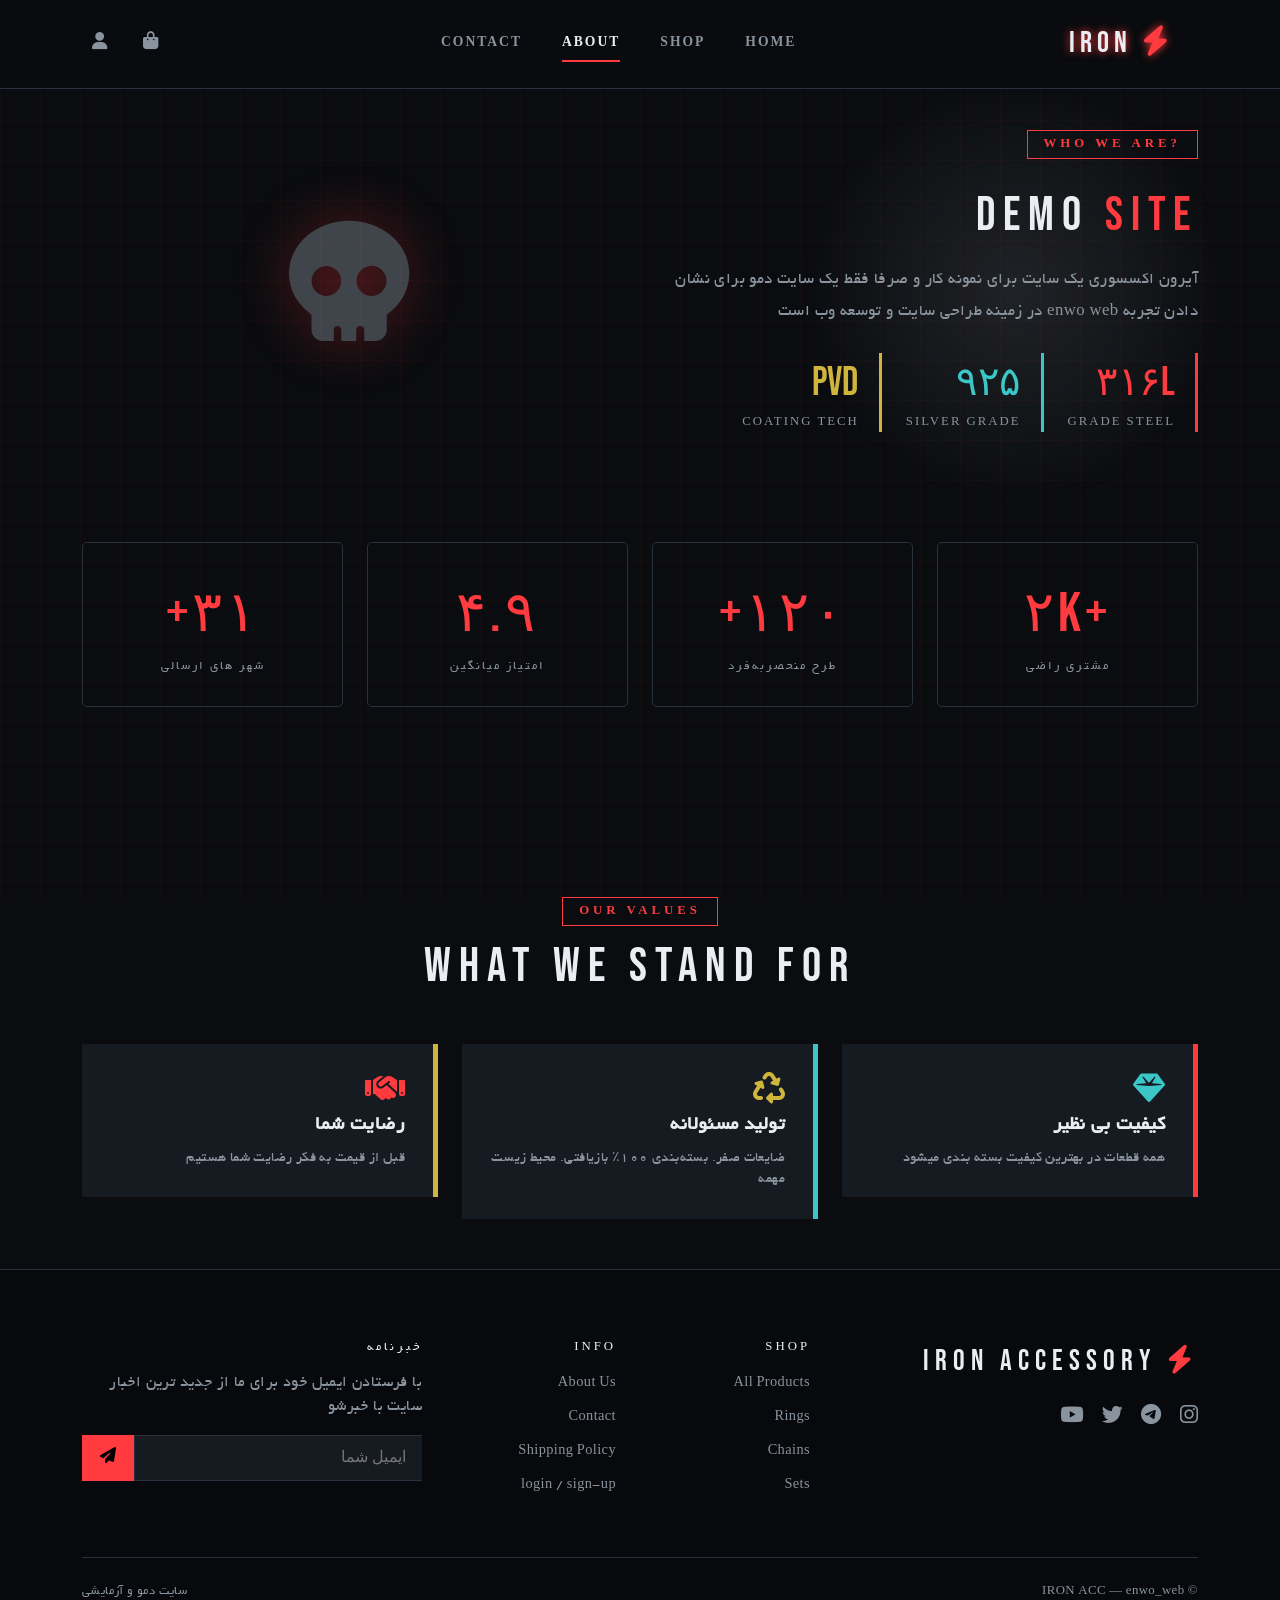
==== about.html @ 18083f56 "Iron Shop Enwo-Web" ====
<!DOCTYPE html>
<html lang="fa-IR" dir="rtl">
<head>
  <meta charset="UTF-8">
  <meta name="viewport" content="width=device-width, initial-scale=1.0">
  <title>IRON ACCESSORY</title>
  <link href="https://cdn.jsdelivr.net/npm/bootstrap@5.3.8/dist/css/bootstrap.min.css" rel="stylesheet">
  <link rel="stylesheet" href="https://cdnjs.cloudflare.com/ajax/libs/font-awesome/6.4.0/css/all.min.css">
  <link href="https://fonts.googleapis.com/css2?family=Bebas+Neue&family=Rajdhani:wght@300;500;700&display=swap" rel="stylesheet">
  <link rel="stylesheet" href="style.css">
</head>
<body>
      
    <!--header-->
    <header>
        <nav class="navbar navbar-expand-lg fixed-top" id="mainNav">
      <div class="container">
        <a class="navbar-brand" href="index.html"><i class="fas fa-bolt me-2" style="color:var(--neon-red);"></i> IRON</a>
        <button class="navbar-toggler border-0" type="button" data-bs-toggle="collapse" data-bs-target="#navMenu">
          <i class="fas fa-bars text-white"></i>
        </button>
        <div class="collapse navbar-collapse" id="navMenu">
          <ul class="navbar-nav mx-auto gap-1">
            <li class="nav-item"><a class="nav-link" href="index.html">HOME</a></li>
            <li class="nav-item"><a class="nav-link" href="shop.html">SHOP</a></li>
            <li class="nav-item"><a class="nav-link active" href="about.html">ABOUT</a></li>
            <li class="nav-item"><a class="nav-link" href="contact.html">CONTACT</a></li>
          </ul>
          <div class="d-flex gap-3 align-items-center">
            <button class="nav-icon-btn position-relative" onclick="toggleCart()">
              <i class="fas fa-shopping-bag"></i>
              <span class="cart-count" id="cartCount">0</span>
            </button>
            <a href="auth.html" class="nav-icon-btn"><i class="fas fa-user"></i></a>
          </div>
        </div>
      </div>
    </nav>
    </header>
    
    <!--main-->
    <main>

      <section class="section-dark">
      <div class="container">
        <div class="row g-5 align-items-center">
          <div class="col-lg-6">
            <span class="section-tag">?WHO WE ARE</span>
            <h2 class="section-title mt-3">DEMO <span class="text-red">SITE</span></h2>
            <p style="color:var(--text-dim);font-size:1.05rem;line-height:1.9;margin-top:20px;">
              آیرون اکسسوری یک سایت برای نمونه کار و صرفا فقط یک سایت دمو برای نشان دادن تجربه enwo web در زمینه طراحی سایت و توسعه وب است
            </p>
            <div class="d-flex gap-4 mt-4 flex-wrap">
              <div style="border-right: 3px solid var(--neon-red); padding-right: 20px;">
                <div style="font-family:'Bebas Neue';font-size:2.5rem;color:var(--neon-red);">۳۱۶L</div>
                <div class="text-dim" style="font-size:0.8rem;letter-spacing:2px;">GRADE STEEL</div>
              </div>
              <div style="border-right: 3px solid var(--neon-cyan); padding-right: 20px;">
                <div style="font-family:'Bebas Neue';font-size:2.5rem;color:var(--neon-cyan);">۹۲۵</div>
                <div class="text-dim" style="font-size:0.8rem;letter-spacing:2px;">SILVER GRADE</div>
              </div>
              <div style="border-right: 3px solid var(--neon-gold); padding-right: 20px;">
                <div style="font-family:'Bebas Neue';font-size:2.5rem;color:var(--neon-gold);">PVD</div>
                <div class="text-dim" style="font-size:0.8rem;letter-spacing:2px;">COATING TECH</div>
              </div>
            </div>
          </div>
          <div class="col-lg-6">
            <div style="padding:60px;text-align:center;">
              <i class="fas fa-skull" style="font-size:120px;color:var(--neon-silver);opacity:0.3;filter:drop-shadow(0 0 30px var(--neon-red));"></i>
            </div>
          </div>
        </div>
      </div>
    </section>
    
    <!--stats-->
    <div style="padding:60px 0;">
      <div class="container">
        <div class="row g-4 text-center">
          <div class="col-6 col-md-3">
            <div class="about-stat">
              <div class="about-stat-num">+۲k</div>
              <div class="about-stat-label">مشتری راضی</div>
            </div>
          </div>
          <div class="col-6 col-md-3">
            <div class="about-stat">
              <div class="about-stat-num">۱۲۰+</div>
              <div class="about-stat-label">طرح منحصربه‌فرد</div>
            </div>
          </div>
          <div class="col-6 col-md-3">
            <div class="about-stat">
              <div class="about-stat-num">۴.۹</div>
              <div class="about-stat-label">امتیاز میانگین</div>
            </div>
          </div>
          <div class="col-6 col-md-3">
            <div class="about-stat">
              <div class="about-stat-num">۳۱+</div>
              <div class="about-stat-label">شهر های ارسالی</div>
            </div>
          </div>
        </div>
      </div>
    </div>
    
    <section class="section-dark">
      <div class="container">
        <div class="section-header">
          <span class="section-tag">OUR VALUES</span>
          <h2 class="section-title">WHAT WE STAND FOR</h2>
        </div>
        <div class="row g-4 mt-4">
          <div class="col-md-4">
            <div class="feature-card">
              <i class="fas fa-gem fa-2x text-cyan"></i>
              <h5>کیفیت بی نظیر</h5>
              <p>همه قطعات در بهترین کیفیت بسته بندی میشود</p>
            </div>
          </div>
          <div class="col-md-4">
            <div class="feature-card" style="border-right-color:var(--neon-cyan);">
              <i class="fas fa-recycle fa-2x text-gold"></i>
              <h5>تولید مسئولانه</h5>
              <p>ضایعات صفر. بسته‌بندی ۱۰۰٪ بازیافتی. محیط زیست مهمه</p>
            </div>
          </div>
          <div class="col-md-4">
            <div class="feature-card" style="border-right-color:var(--neon-gold);">
              <i class="fas fa-handshake fa-2x text-red"></i>
              <h5>رضایت شما</h5>
              <p>قبل از قیمت به فکر رضایت شما هستیم</p>
            </div>
          </div>
        </div>
      </div>
    </section>

    </main>
    
    <!--footer-->
  <footer class="footer-dark">
    <div class="container">
      <div class="row g-5">
        <div class="col-md-4">
          <div class="footer-brand">
            <i class="fas fa-bolt text-red"></i> <span class="ms-5">IRON ACCESSORY</span>
          </div>
          <div class="social-links">
            <a href="https://instagram.com/enwo_web"><i class="fab fa-instagram"></i></a>
            <a href="https://t.me/enwo_web"><i class="fab fa-telegram"></i></a>
            <a href="#"><i class="fab fa-twitter"></i></a>
            <a href="#"><i class="fab fa-youtube"></i></a>
          </div>
        </div>
        <div class="col-md-2">
          <h6 class="footer-heading">SHOP</h6>
          <ul class="footer-links">
            <li><a href="shop.html">All Products</a></li>
            <li><a href="shop.html?cat=ring">Rings</a></li>
            <li><a href="shop.html?cat=chain">Chains</a></li>
            <li><a href="shop.html?cat=set">Sets</a></li>
          </ul>
        </div>
        <div class="col-md-2">
          <h6 class="footer-heading">INFO</h6>
          <ul class="footer-links">
            <li><a href="about.html">About Us</a></li>
            <li><a href="contact.html">Contact</a></li>
            <li><a href="#">Shipping Policy</a></li>
            <li><a href="auth.html">login / sign-up</a></li>
          </ul>
        </div>
        <div class="col-md-4">
          <h6 class="footer-heading">خبرنامه</h6>
          <p class="text-dim">با فرستادن ایمیل خود برای ما از جدید ترین اخبار سایت با خبرشو</p>
          <div class="newsletter-form">
            <input type="email" placeholder="ایمیل شما" class="newsletter-input">
            <button class="newsletter-btn"><i class="fas fa-paper-plane"></i></button>
          </div>
        </div>
      </div>
      <div class="footer-bottom">
        <span>© IRON ACC — enwo_web</span>
        <span>سایت دمو و آزمایشی</span>
      </div>
    </div>
  </footer>

    <!--background css main-->
    <div class="grid-background"></div>
    <div class="floating-debris">
      <div class="debris" style="width:400px;height:400px;top:10%;right:5%;animation-delay:-5s;"></div>
    </div>
    
    <!--bucket-->
    <div class="cart-overlay" id="cartOverlay" onclick="toggleCart()"></div>
    <div class="cart-sidebar" id="cartSidebar">
      <div class="cart-header">
        <h5>CART |     <span id="cartItemCount">0</span> ITEMS</h5>
        <button onclick="toggleCart()"><i class="fas fa-times"></i></button>
      </div>
      <div class="cart-body"><div class="cart-empty" id="cartEmpty"><i class="fas fa-shopping-bag fa-3x text-dim"></i><p>سبد خرید خالیه!</p></div><div id="cartItems"></div></div>
      <div class="cart-footer" id="cartFooter" style="display:none;">
        <div class="cart-total-row"><span>جمع کل:</span><span class="cart-total-price" id="cartTotal">$0</span></div>
        <a href="checkout.html" class="cta-dark btn w-100 mt-3 text-center">CHECKOUT</a>
        <button onclick="clearCart()" class="btn-clear-cart mt-2">پاک کردن سبد</button>
      </div>
    </div>
    <div class="toast-container" id="toastContainer"></div>
    
    <script src="https://cdn.jsdelivr.net/npm/bootstrap@5.3.8/dist/js/bootstrap.bundle.min.js"></script>
    <script src="products.js"></script>
    <script src="cart.js"></script>
    <script src="script.js"></script>
</body>
</html>
---- style.css ----
:root {
  --bg-dark: #0a0c0f;
  --bg-card: #111518;
  --surface-dark: #161b22;
  --border-heavy: #2a313c;
  --neon-red: #ff3b3f;
  --neon-silver: #c0c9d7;
  --neon-gold: #cfb53b;
  --neon-cyan: #3bc7c7;
  --text-lux: #eaeef2;
  --text-dim: #8a949e;
  --accent: #ff3b3f;
  --grid-glow: rgba(255,59,63,0.04);
  --transition: 0.22s cubic-bezier(0.2, 0, 0, 1);
}

*, *::before, *::after { box-sizing: border-box; }
*{
  margin: 0;
  padding: 0;
  box-sizing: border-box;
  border: 0;
  text-decoration: none;
  list-style-type: none;
}

html, body {
  overflow-x: hidden;
  scroll-behavior: smooth;
}

@font-face {
  font-family: b-yekan;
  src: url(images/Yekan.ttf);
}

body {
  background-color: var(--bg-dark);
  font-family: b-yekan;
  color: var(--text-lux);
  letter-spacing: 0.4px;
}

/*-colors-*/
.text-red   { color: var(--neon-red) !important; }
.text-gold  { color: var(--neon-gold) !important; }
.text-cyan  { color: var(--neon-cyan) !important; }
.text-dim   { color: var(--text-dim) !important; }
::-webkit-scrollbar { width: 6px; background: #0a0c0f; }
::-webkit-scrollbar-thumb { background: var(--neon-red); }


.grid-background {
  position: fixed; inset: 0;
  background-image: linear-gradient(var(--grid-glow) 1px, transparent 1px), linear-gradient(90deg, var(--grid-glow) 1px, transparent 1px);
  background-size: 40px 40px;
  z-index: -2;
}


.floating-debris { position: fixed; inset: 0; z-index: -1; overflow: hidden; pointer-events: none; }
.debris {
  position: absolute;
  background: radial-gradient(circle, rgba(192,201,215,0.12) 0%, transparent 80%);
  border-radius: 50%; filter: blur(10px);
  animation: debrisMove 28s infinite linear;
}
@keyframes debrisMove {
  0%   { transform: translateY(0) translateX(0) scale(1); opacity: 0.2; }
  50%  { transform: translateY(-100px) translateX(60px) scale(1.4); opacity: 0.4; }
  100% { transform: translateY(0) translateX(0) scale(1); opacity: 0.2; }
}

.navbar {
  background: rgba(10,12,15,0.92);
  backdrop-filter: blur(20px);
  border-bottom: 1px solid var(--border-heavy);
  padding: 16px 0;
  transition: var(--transition);
}
.navbar.scrolled {
  padding: 10px 0;
  background: rgba(10,12,15,0.98);
  box-shadow: 0 8px 30px -8px rgba(0,0,0,0.9);
}
.navbar-brand {
  font-family: 'Bebas Neue', cursive;
  font-size: 1.9rem;
  letter-spacing: 5px;
  color: var(--text-lux) !important;
  text-shadow: 0 0 8px var(--neon-red);
  text-decoration: none;
}
.nav-link {
  color: var(--text-dim) !important;
  font-weight: 600;
  padding: 8px 18px !important;
  text-transform: uppercase;
  font-size: 0.85rem;
  letter-spacing: 2px;
  transition: var(--transition);
  position: relative;
}
.nav-link::after {
  content: '';
  position: absolute;
  bottom: 0; left: 18px;
  width: 0; height: 2px;
  background: var(--neon-red);
  transition: width 0.2s;
}
.nav-link:hover, .nav-link.active {
  color: var(--text-lux) !important;
}
.nav-link:hover::after, .nav-link.active::after { width: calc(100% - 36px); }

.nav-icon-btn {
  background: none; border: none;
  color: var(--text-dim);
  font-size: 1.1rem;
  padding: 6px 10px;
  cursor: pointer;
  transition: var(--transition);
  position: relative;
  text-decoration: none;
}
.nav-icon-btn:hover { color: var(--text-lux); text-shadow: 0 0 8px var(--neon-red); }

.cart-count {
  position: absolute;
  top: -2px; right: -2px;
  background: var(--neon-red);
  color: black;
  font-size: 0.65rem;
  font-weight: 900;
  width: 18px; height: 18px;
  border-radius: 50%;
  display: flex; align-items: center; justify-content: center;
}

.search-overlay {
  position: fixed; inset: 0;
  background: rgba(10,12,15,0.97);
  z-index: 10000;
  display: flex; flex-direction: column;
  align-items: center; justify-content: flex-start;
  padding-top: 120px;
  opacity: 0; pointer-events: none;
  transition: opacity 0.3s;
}
.search-overlay.open { opacity: 1; pointer-events: all; }
.search-close {
  position: absolute; top: 30px; right: 30px;
  background: none; border: none;
  color: var(--text-dim); font-size: 1.5rem;
  cursor: pointer;
  transition: var(--transition);
}
.search-close:hover { color: var(--neon-red); }
.search-box {
  display: flex; align-items: center; gap: 20px;
  border-bottom: 2px solid var(--neon-red);
  padding-bottom: 16px;
  width: 100%; max-width: 600px;
  font-size: 1.5rem; color: var(--text-dim);
}
.search-box input {
  background: none; border: none; outline: none;
  color: var(--text-lux);
  font-family: 'Bebas Neue', sans-serif;
  font-size: 2rem; letter-spacing: 4px;
  width: 100%;
}
.search-box input::placeholder { color: var(--border-heavy); }
.search-results { width: 100%; max-width: 600px; margin-top: 30px; }
.search-result-item {
  display: flex; align-items: center;
  padding: 16px; border-bottom: 1px solid var(--border-heavy);
  cursor: pointer; transition: var(--transition);
}
.search-result-item:hover { background: var(--surface-dark); padding-left: 24px; }

.main-back {
  background: linear-gradient(145deg, #0b0e12 0%, #030405 100%);
  border-bottom: 3px solid var(--neon-red);
  padding: 120px 0 80px;
}
.main-tag {
  background: var(--neon-red); color: black;
  font-size: 0.75rem; font-weight: 800;
  letter-spacing: 4px; padding: 6px 16px;
  margin-bottom: 20px;
}
.main-title {
  font-family: 'Bebas Neue', cursive;
  font-size: 7rem; font-weight: 900;
  line-height: 0.9; letter-spacing: 12px;
  text-transform: uppercase;
  text-shadow: 4px 4px 0 #000, 8px 8px 0 rgba(255,59,63,0.25);
}
.main-sub-title {
  font-family: 'Bebas Neue', cursive;
  font-size: 4rem; letter-spacing: 12px;
  color: var(--text-dim); margin-bottom: 0;
}
.main-desc {
  color: var(--text-dim); font-size: 1.15rem;
  max-width: 480px; margin-top: 24px;
  border-right: 4px solid var(--neon-red);
  padding-right: 20px;
}

.main-skull {
  font-size: 180px;
  color: var(--neon-silver);
  opacity: 0.25;
  text-shadow: 0 0 40px var(--neon-red);
  animation: skullPulse 6s ease-in-out infinite;
  -webkit-animation: skullPulse 6s ease-in-out infinite;
}
@keyframes skullPulse {
  0%, 100% { opacity: 0.2; text-shadow: 0 0 30px var(--neon-red); }
  50% { opacity: 0.6; text-shadow: 0 0 60px var(--neon-red), 0 0 100px rgba(255,59,63,0.3); }
}
.skull-ring {
  position: absolute;
  border-radius: 50%;
  border: 1px solid rgba(255,59,63,0.15);
  top: 50%; left: 50%;
  transform: translate(-50%,-50%);
  animation: ringExpand 4s ease-in-out infinite;
}
.skull-ring.r1 { width: 220px; height: 220px; animation-delay: 0s; }
.skull-ring.r2 { width: 300px; height: 300px; animation-delay: 0.7s; }
.skull-ring.r3 { width: 380px; height: 380px; animation-delay: 1.4s; }
@keyframes ringExpand {
  0%, 100% { opacity: 0.4; transform: translate(-50%,-50%) scale(0.95); }
  50% { opacity: 0.1; transform: translate(-50%,-50%) scale(1.05); }
}

.hero-scroll-hint {
  position: absolute; bottom: 20px; left: 50%;
  transform: translateX(-50%);
  color: var(--text-dim); font-size: 1.2rem;
  animation: bounce 2s infinite;
}
@keyframes bounce {
  0%, 100% { transform: translateX(-50%) translateY(0); }
  50% { transform: translateX(-50%) translateY(8px); }
}

.marquee-wrap {
  background: var(--neon-red);
  padding: 10px 0;
}
.marquee-track {
  white-space: nowrap;
  animation: marquee 5s linear infinite;
  font-family: 'Bebas Neue', cursive;
  letter-spacing: 4px;
  font-size: 0.95rem;
}
@keyframes marquee { 0% { transform: translateX(0); } 100% { transform: translateX(-20%); -webkit-transform: translateX(-20%); -moz-transform: translateX(-20%); -ms-transform: translateX(-20%); -o-transform: translateX(-20%); } }

.section-dark { padding: 130px 0 50px; }
.section-header { text-align: center; margin-bottom: 10px; }
.section-tag {
  display: inline-block;
  color: var(--neon-red); font-size: 0.8rem;
  font-weight: 700; letter-spacing: 4px;
  border: 1px solid var(--neon-red);
  padding: 4px 16px; margin-bottom: 12px;
}
.section-title {
  font-family: 'Bebas Neue', cursive;
  font-size: 3rem; letter-spacing: 8px;
  color: var(--text-lux);
}
.cat-card {
  display: flex; flex-direction: column;
  align-items: center; justify-content: center;
  gap: 12px; padding: 30px 16px;
  background: var(--bg-card);
  border: 1px solid var(--border-heavy);
  color: var(--text-dim);
  text-decoration: none;
  transition: var(--transition);
  font-weight: 700; letter-spacing: 2px;
  font-size: 0.85rem;
}
.cat-card i { font-size: 2rem; transition: var(--transition); }
.cat-card:hover {
  border-color: var(--neon-red);
  color: var(--text-lux);
  transform: translateY(-6px);
  box-shadow: 0 20px 40px -10px black, 0 0 0 1px rgba(255,59,63,0.2);
}
.cat-card:hover i { color: var(--neon-red); text-shadow: 0 0 15px var(--neon-red); }

/*product html*/
.product-card {
  background: var(--bg-card);
  border: 1px solid var(--border-heavy);
  border-bottom: 4px solid var(--border-heavy);
  position: relative; cursor: pointer;
  transition: all 0.25s cubic-bezier(0.2,0,0,1);
  box-shadow: 0 15px 35px -10px black;
  overflow: hidden;
  height: 100%;
}
.product-card:hover {
  border-color: var(--neon-red);
  border-bottom-color: var(--neon-red);
  transform: translateY(-10px) scale(1.01);
  box-shadow: 0 30px 50px -10px #000, 0 0 0 1px rgba(255,59,63,0.15);
}
.product-badge {
  position: absolute; top: 12px; left: 12px;
  font-weight: 800; padding: 5px 14px;
  font-size: 0.7rem; letter-spacing: 2px;
  z-index: 3;
}
.badge-red   { background: black; color: var(--neon-silver); border-left: 4px solid var(--neon-red); }
.badge-cyan  { background: black; color: var(--neon-silver); border-left: 4px solid var(--neon-cyan); }
.badge-gold  { background: black; color: var(--neon-silver); border-left: 4px solid var(--neon-gold); }
.out-badge {
  position: absolute; top: 12px; right: 12px;
  background: #222; color: var(--text-dim);
  font-size: 0.65rem; font-weight: 700;
  padding: 4px 10px; letter-spacing: 1px; z-index: 3;
}
.product-img-wrap {
  background: #1e242c; padding: 40px 20px;
  text-align: center; border-bottom: 1px solid #2f3844;
  position: relative; overflow: hidden;
}
.product-image{
  width:100%;
  height:220px;
  object-fit:cover;
}
.product-icon {
  font-size: 80px; color: var(--neon-silver);
  filter: drop-shadow(0 0 15px rgba(255,59,63,0.25));
  transition: var(--transition); position: relative; z-index: 1;
}
.product-card:hover .product-icon {
  color: var(--neon-red); transform: scale(1.08);
  filter: drop-shadow(0 0 20px rgba(255,59,63,0.6));
}
.product-hover-overlay {
  position: absolute; inset: 0;
  background: rgba(255,59,63,0.05);
  display: flex; align-items: center; justify-content: center;
  opacity: 0; transition: var(--transition);
}
.product-card:hover .product-hover-overlay { opacity: 1; }
.quick-view-btn {
  background: var(--neon-red); color: black;
  border: none; padding: 10px 24px;
  font-weight: 700; letter-spacing: 2px;
  font-size: 0.8rem; cursor: pointer;
  transform: translateY(10px);
  transition: var(--transition);
}
.product-card:hover .quick-view-btn { transform: translateY(0); }

.product-info { padding: 20px; background: var(--bg-card); }
.product-cat {
  color: var(--neon-cyan); font-size: 0.75rem;
  text-transform: uppercase; font-weight: 600; letter-spacing: 2px;
}
.product-title {
  font-weight: 700; font-size: 1.15rem;
  color: var(--text-lux); margin: 6px 0;
  text-transform: uppercase; letter-spacing: 1px;
}
.product-rating { color: var(--neon-gold); font-size: 0.8rem; }
.stars { letter-spacing: 2px; }
.review-count { color: var(--text-dim); font-size: 0.75rem; margin-right: 6px; }
.product-price {
  font-weight: 900; font-size: 1.5rem;
  color: var(--neon-gold);
  text-shadow: 0 0 8px rgba(207,181,59,0.3);
}
.product-desc-small { color: var(--text-dim); font-size: 0.78rem; }

.btn-add {
  background: transparent; border: 1.5px solid var(--neon-silver);
  color: var(--text-lux); padding: 10px 18px;
  border-radius: 0; font-weight: 700; width: 100%;
  text-transform: uppercase; letter-spacing: 3px;
  font-size: 0.8rem; cursor: pointer; transition: var(--transition);
}
.btn-add:hover, .btn-add.added {
  background: var(--neon-red); border-color: var(--neon-red);
  color: black; box-shadow: 0 0 20px rgba(255,59,63,0.5);
}
.btn-add.disabled {
  opacity: 0.4; cursor: not-allowed;
  border-color: var(--border-heavy); color: var(--text-dim);
}

.filter-wrap { display: flex; flex-wrap: wrap; gap: 10px; justify-content: center; padding: 20px 0; }
.filter-btn {
  background: var(--surface-dark);
  border: 1px solid var(--border-heavy);
  color: var(--text-dim);
  padding: 10px 24px;
  font-weight: 600;
  cursor: pointer;
  transition: var(--transition);
  border-radius: 0.3rem;
  text-transform: uppercase;
  font-size: 0.8rem;
  letter-spacing: 1px;
  -webkit-border-radius: 0.3rem;
  -moz-border-radius: 0.3rem;
  -ms-border-radius: 0.3rem;
  -o-border-radius: 0.3rem;
}
.filter-btn:hover, .filter-btn.active {
  background: var(--neon-red); color: black;
  border-color: var(--neon-red); box-shadow: 0 0 15px var(--neon-red);
}

.sort-select {
  background: var(--surface-dark); border: 1px solid var(--border-heavy);
  color: var(--text-lux); padding: 10px 16px;
  font-family: 'Rajdhani', sans-serif; font-size: 0.85rem;
  cursor: pointer; outline: none;
}
.cta-dark {
  background: transparent; border: 2px solid var(--neon-red);
  color: var(--text-lux); padding: 12px 40px;
  border-radius: 0; font-weight: 700;
  letter-spacing: 5px; text-transform: uppercase;
  transition: var(--transition); text-decoration: none;
  display: inline-block;
  white-space: nowrap;
}
.cta-dark:hover {
  background: var(--neon-red); color: black;
  box-shadow: 0 0 30px rgba(255,59,63,0.5);
}

.banner-text {
  font-family: 'Bebas Neue', cursive;
  font-size: 2rem; letter-spacing: 6px; margin-bottom: 0;
}
.promo-code {
  background: black; border: 1px solid var(--neon-red);
  color: var(--neon-red); padding: 10px 24px;
  font-family: 'Bebas Neue'; letter-spacing: 4px; font-size: 1.1rem;
}
.feature-card {
  background: var(--surface-dark);
  border-right: 5px solid var(--neon-red);
  padding: 28px; display: flex;
  flex-direction: column; gap: 10px;
}
.feature-card h5 { font-weight: 700; margin-bottom: 0; }
.feature-card p { color: var(--text-dim); margin: 0; font-size: 0.9rem; }

.cart-overlay {
  position: fixed; inset: 0;
  background: rgba(0,0,0,0.7);
  z-index: 5000;
  opacity: 0; pointer-events: none;
  transition: opacity 0.3s;
}
.cart-overlay.open { opacity: 1; pointer-events: all; }

.cart-sidebar {
  position: fixed; top: 0; left: -420px;
  width: 400px; height: 100vh;
  background: var(--bg-card);
  border-right: 1px solid var(--border-heavy);
  z-index: 5001;
  display: flex; flex-direction: column;
  transition: left 0.35s cubic-bezier(0.2,0,0,1);
}
.cart-sidebar.open { left: 0; }
.cart-header {
  display: flex; align-items: center; justify-content: space-between;
  padding: 20px 24px;
  border-bottom: 1px solid var(--border-heavy);
  font-family: 'Bebas Neue'; letter-spacing: 4px; font-size: 1.1rem;
}
.cart-header button {
  background: none; border: none; color: var(--text-dim);
  font-size: 1.2rem; cursor: pointer; transition: var(--transition);
}
.cart-header button:hover { color: var(--neon-red); }
.cart-body {
  flex: 1; overflow-y: auto; padding: 20px 24px;
}
.cart-empty {
  display: flex; flex-direction: column;
  align-items: center; justify-content: center;
  height: 200px; gap: 16px; color: var(--text-dim);
}
.cart-item {
  display: flex; align-items: center; gap: 14px;
  padding: 14px 0; border-bottom: 1px solid var(--border-heavy);
}
.cart-item-icon {
  width: 50px; height: 50px;
  background: var(--surface-dark);
  display: flex; align-items: center; justify-content: center;
  font-size: 1.4rem; color: var(--neon-silver); flex-shrink: 0;
}
.cart-item-info { flex: 1; }
.cart-item-name { font-weight: 700; font-size: 0.9rem; text-transform: uppercase; letter-spacing: 1px; }
.cart-item-price { color: var(--neon-gold); font-size: 0.9rem; font-weight: 700; }
.cart-item-qty {
  display: flex; align-items: center; gap: 10px;
  margin-top: 6px;
}
.cart-item-qty button {
  background: var(--surface-dark); border: 1px solid var(--border-heavy);
  color: var(--text-lux); width: 24px; height: 24px;
  display: flex; align-items: center; justify-content: center;
  cursor: pointer; font-size: 0.7rem; transition: var(--transition);
}
.cart-item-qty button:hover { background: var(--neon-red); border-color: var(--neon-red); color: black; }
.cart-item-qty span { font-weight: 700; min-width: 20px; text-align: center; }
.cart-item-remove {
  background: none; border: none; color: var(--text-dim);
  cursor: pointer; transition: var(--transition); font-size: 0.9rem;
}
.cart-item-remove:hover { color: var(--neon-red); }
.cart-footer { padding: 20px 24px; border-top: 1px solid var(--border-heavy); }
.cart-total-row {
  display: flex; justify-content: space-between;
  font-family: 'Bebas Neue'; font-size: 1.3rem; letter-spacing: 3px;
  margin-bottom: 14px;
}
.cart-total-price { color: var(--neon-gold); }
.promo-input-wrap {
  display: flex; gap: 0; margin-bottom: 10px;
}
.promo-input {
  flex: 1; background: var(--surface-dark);
  border: 1px solid var(--border-heavy); border-right: none;
  color: var(--text-lux); padding: 10px 14px;
  font-family: 'Rajdhani'; font-size: 0.9rem; outline: none;
}
.promo-apply-btn {
  background: var(--surface-dark); border: 1px solid var(--border-heavy);
  color: var(--neon-red); padding: 10px 16px;
  font-weight: 700; cursor: pointer; transition: var(--transition);
  font-size: 0.85rem;
}
.promo-apply-btn:hover { background: var(--neon-red); color: black; }
.discount-row {
  display: flex; justify-content: space-between;
  font-size: 0.9rem; margin-bottom: 8px;
}
.btn-clear-cart {
  background: none; border: none; color: var(--text-dim);
  width: 100%; text-align: center; cursor: pointer;
  font-size: 0.8rem; padding: 6px; transition: var(--transition);
}
.btn-clear-cart:hover { color: var(--neon-red); }

.modal-overlay {
  position: fixed; inset: 0;
  background: rgba(0,0,0,0.85);
  z-index: 6000;
  opacity: 0; pointer-events: none; transition: opacity 0.3s;
}
.modal-overlay.open { opacity: 1; pointer-events: all; }
.product-modal {
  position: fixed;
  top: 50%; left: 50%;
  transform: translate(-50%, -50%) scale(0.95);
  width: 90%; max-width: 700px;
  background: var(--bg-card);
  border: 1px solid var(--border-heavy);
  border-top: 4px solid var(--neon-red);
  z-index: 6001;
  padding: 40px;
  opacity: 0; pointer-events: none;
  transition: all 0.3s cubic-bezier(0.2,0,0,1);
}
.product-modal.open {
  opacity: 1; pointer-events: all;
  transform: translate(-50%, -50%) scale(1);
}
#modalContent {
  display: grid; grid-template-columns: 1fr 1fr; gap: 30px;
  align-items: center;
}
.modal-product-icon {
  background: var(--surface-dark);
  padding: 50px; text-align: center; font-size: 100px;
  color: var(--neon-silver);
  filter: drop-shadow(0 0 20px rgba(255,59,63,0.4));
}
.modal-close {
  position: absolute; top: 16px; right: 16px;
  background: none; border: none;
  color: var(--text-dim); font-size: 1.2rem;
  cursor: pointer; transition: var(--transition);
}
.modal-close:hover { color: var(--neon-red); }

.toast-container {
  position: fixed; bottom: 30px; right: 30px;
  z-index: 9000; display: flex; flex-direction: column; gap: 10px;
}
.iron-toast {
  background: var(--bg-card); border: 1px solid var(--border-heavy);
  border-right: 4px solid var(--neon-red);
  padding: 14px 20px; color: var(--text-lux);
  font-size: 0.9rem; font-weight: 600;
  transform: translateX(120%); transition: transform 0.35s cubic-bezier(0.2,0,0,1);
  min-width: 260px;
}
.iron-toast.show { transform: translateX(0); }
.iron-toast.toast-success { border-right-color: var(--neon-cyan); }
.iron-toast.toast-error   { border-right-color: var(--neon-red); }
.iron-toast.toast-warning { border-right-color: var(--neon-gold); }

.footer-dark {
  background: #07090c;
  border-top: 1px solid var(--border-heavy);
  padding: 70px 0 30px;
}

.footer-brand {
  font-family: 'Bebas Neue', cursive;
  font-size: 1.8rem; letter-spacing: 6px;
  margin-bottom: 16px;
}

.footer-heading {
  text-transform: uppercase; letter-spacing: 3px;
  font-size: 0.8rem; color: var(--text-lux);
  margin-bottom: 16px;
}
.footer-links { list-style: none; padding: 0; margin: 0; }
.footer-links li { margin-bottom: 10px; }
.footer-links a {
  color: var(--text-dim); text-decoration: none;
  font-size: 0.9rem; transition: var(--transition);
}
.footer-links a:hover { color: var(--neon-red); padding-right: 4px; }
.social-links { display: flex; gap: 18px; margin-top: 20px; }
.social-links a { color: var(--text-dim); font-size: 1.3rem; transition: var(--transition); text-decoration: none; }
.social-links a:hover { color: var(--neon-red); transform: translateY(-3px); }
.newsletter-form { display: flex; margin-top: 14px; }
.newsletter-input {
  flex: 1; background: var(--surface-dark);
  border: 1px solid var(--border-heavy); border-right: none;
  color: var(--text-lux); padding: 10px 16px;
  font-family: 'Rajdhani'; outline: none;
}
.newsletter-btn {
  background: var(--neon-red); border: none;
  color: black; padding: 10px 18px;
  cursor: pointer; transition: var(--transition);
}
.newsletter-btn:hover { background: #ff5a5e; }
.footer-bottom {
  border-top: 1px solid var(--border-heavy);
  margin-top: 50px; padding-top: 24px;
  display: flex; justify-content: space-between;
  flex-wrap: wrap; gap: 10px;
  color: var(--text-dim); font-size: 0.8rem;
}
.page-hero {
  padding: 130px 0 50px;
  text-align: center;
}
.page-hero h1 {
  font-family: 'Bebas Neue'; font-size: 4rem; letter-spacing: 10px;
}

/*auth html*/
.auth-wrap {
  min-height: 100vh; display: flex;
  align-items: center; justify-content: center;
  padding: 100px 20px 40px;
}
.auth-card {
  background: var(--bg-card);
  border: 1px solid var(--border-heavy);
  border-top: 4px solid var(--neon-red);
  padding: 48px 40px; width: 100%; max-width: 440px;
}
.auth-title {
  font-family: 'Bebas Neue'; font-size: 2.2rem;
  letter-spacing: 6px; margin-bottom: 6px;
}
.auth-tab-wrap { display: flex; margin-bottom: 32px; border-bottom: 1px solid var(--border-heavy); }
.auth-tab {
  flex: 1; background: none; border: none;
  color: var(--text-dim); padding: 12px;
  font-weight: 700; letter-spacing: 2px; text-transform: uppercase;
  font-size: 0.85rem; cursor: pointer; transition: var(--transition);
  border-bottom: 2px solid transparent; margin-bottom: -1px;
}
.auth-tab.active { color: var(--text-lux); border-bottom-color: var(--neon-red); }
.form-field { margin-bottom: 20px; }
.form-field label {
  display: block; font-size: 0.78rem; font-weight: 700;
  letter-spacing: 2px; text-transform: uppercase;
  color: var(--text-dim); margin-bottom: 8px;
}
.form-field input {
  width: 100%; background: var(--surface-dark);
  border: 1px solid var(--border-heavy);
  color: var(--text-lux); padding: 12px 16px;
  font-family: 'Rajdhani'; font-size: 1rem; outline: none;
  transition: var(--transition);
}
.form-field input:focus { border-color: var(--neon-red); }
.form-field input::placeholder { color: var(--text-dim); }
.form-error { color: var(--neon-red); font-size: 0.8rem; margin-top: 6px; display: none; }
.form-success-msg {
  text-align: center; padding: 20px;
  border: 1px solid var(--neon-cyan); color: var(--neon-cyan);
  margin-top: 20px; display: none;
}

/*checkout*/
.checkout-grid { display: grid; grid-template-columns: 1fr 380px; gap: 30px; }
.checkout-section {
  background: var(--bg-card);
  border: 1px solid var(--border-heavy);
  padding: 32px; margin-bottom: 20px;
}
.checkout-section h5 {
  font-family: 'Bebas Neue'; letter-spacing: 4px;
  font-size: 1.3rem; border-bottom: 1px solid var(--border-heavy);
  padding-bottom: 14px; margin-bottom: 24px;
}
.order-summary-item {
  display: flex; justify-content: space-between;
  padding: 10px 0; border-bottom: 1px solid var(--border-heavy);
  font-size: 0.9rem;
}
.order-total-row {
  display: flex; justify-content: space-between;
  padding-top: 14px; font-family: 'Bebas Neue';
  font-size: 1.4rem; letter-spacing: 3px;
}
.payment-method {
  display: flex; align-items: center; gap: 14px;
  padding: 16px; border: 1px solid var(--border-heavy);
  cursor: pointer; margin-bottom: 10px; transition: var(--transition);
}
.payment-method:hover { border-color: var(--neon-red); }
.payment-method.selected { border-color: var(--neon-red); background: rgba(255,59,63,0.05); }
.payment-method input[type="radio"] { accent-color: var(--neon-red); }
.step-indicator {
  display: flex; gap: 0; margin-bottom: 30px;
  white-space: nowrap;
}
.step {
  flex: 1; padding: 12px; text-align: center;
  background: var(--surface-dark); border: 1px solid var(--border-heavy);
  font-size: 0.8rem; font-weight: 700; letter-spacing: 1px;
  color: var(--text-dim); position: relative;
}
.step.active {
  background: var(--neon-red); color: black;
  border-color: var(--neon-red);
}
.step.done { border-color: var(--neon-cyan); color: var(--neon-cyan); }

/*about page*/
.about-stat {
  text-align: center;
  padding: 30px;
  border: 1px solid var(--border-heavy);
  border-radius: 0.3rem;
  -webkit-border-radius: 0.3rem;
  -moz-border-radius: 0.3rem;
  -ms-border-radius: 0.3rem;
  -o-border-radius: 0.3rem;
}
.about-stat-num {
  font-family: 'Bebas Neue'; font-size: 3.5rem;
  letter-spacing: 4px; color: var(--neon-red);
}
.about-stat-label { color: var(--text-dim); letter-spacing: 2px; font-size: 0.8rem; }

/*contact*/
.contact-card {
  background: var(--surface-dark);
  border-right: 4px solid var(--neon-red);
  padding: 24px; margin-bottom: 20px;
}
.contact-card i { color: var(--neon-cyan); margin-left: 10px; }



.product-page-img {
  background: var(--surface-dark);
  padding: 80px 40px; text-align: center;
  border: 1px solid var(--border-heavy);
}
.product-page-img i { font-size: 160px; color: var(--neon-silver); filter: drop-shadow(0 0 30px rgba(255,59,63,0.5)); }

/*responsive*/
@media (max-width: 991px) {
  .main-title { font-size: 4.5rem; }
  .checkout-grid { grid-template-columns: 1fr; }
  #modalContent { grid-template-columns: 1fr; }
}
@media (max-width: 767px) {
  .main-title { font-size: 3rem; letter-spacing: 6px; }
  .main-sub-title { font-size: 2rem; }
  .main-skull { font-size: 100px; }
  .cart-sidebar { width: 100%; left: -100%; }
  .section-title { font-size: 2rem; }
}
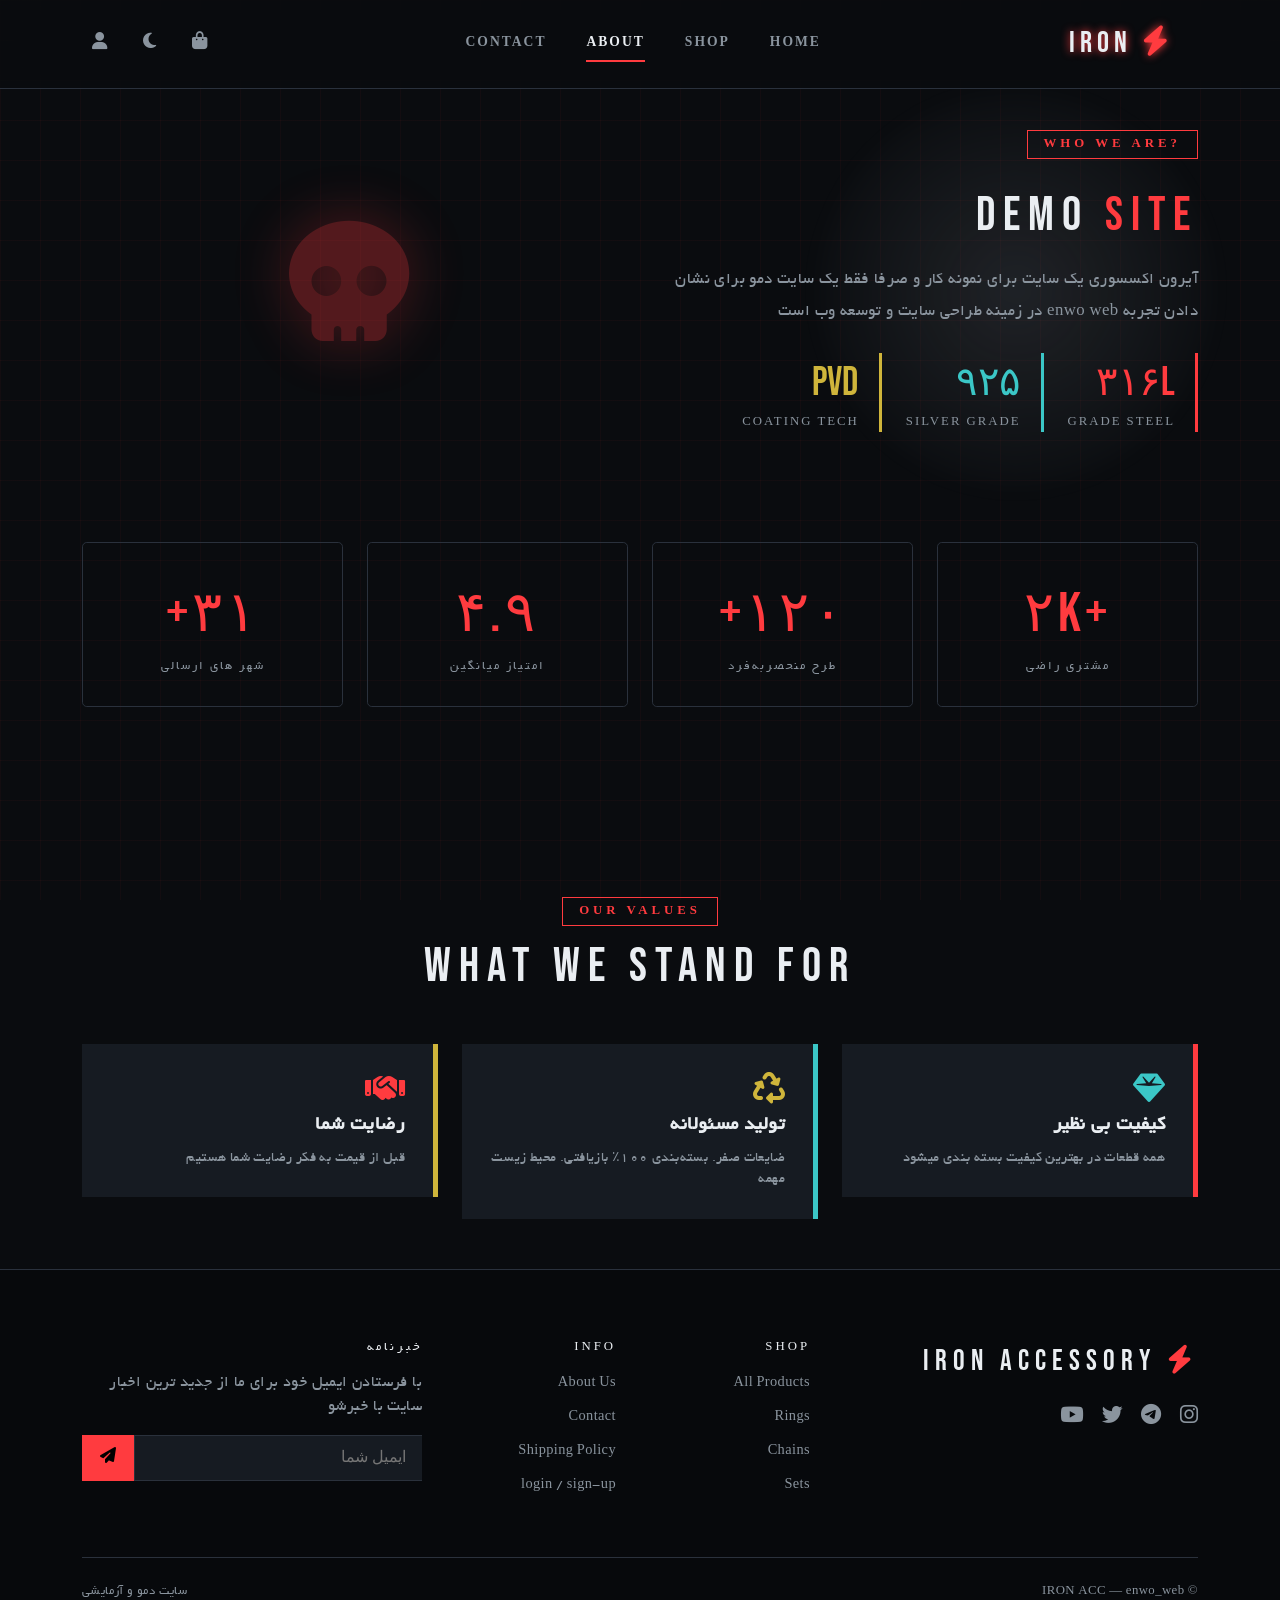
==== commit 96e8c83d: "about.html" ====
--- a/about.html
+++ b/about.html
@@ -30,6 +30,9 @@
             <button class="nav-icon-btn position-relative" onclick="toggleCart()">
               <i class="fas fa-shopping-bag"></i>
               <span class="cart-count" id="cartCount">0</span>
+            </button>
+            <button class="nav-icon-btn" id="themeToggle">
+              <i class="fas fa-moon"></i>
             </button>
             <a href="auth.html" class="nav-icon-btn"><i class="fas fa-user"></i></a>
           </div>
@@ -67,7 +70,7 @@
           </div>
           <div class="col-lg-6">
             <div style="padding:60px;text-align:center;">
-              <i class="fas fa-skull" style="font-size:120px;color:var(--neon-silver);opacity:0.3;filter:drop-shadow(0 0 30px var(--neon-red));"></i>
+              <i class="fas fa-skull" style="font-size:120px;color:var(--neon-red);opacity:0.3;filter:drop-shadow(0 0 30px var(--neon-red));"></i>
             </div>
           </div>
         </div>
@@ -216,4 +219,4 @@
     <script src="cart.js"></script>
     <script src="script.js"></script>
 </body>
-</html>+</html>
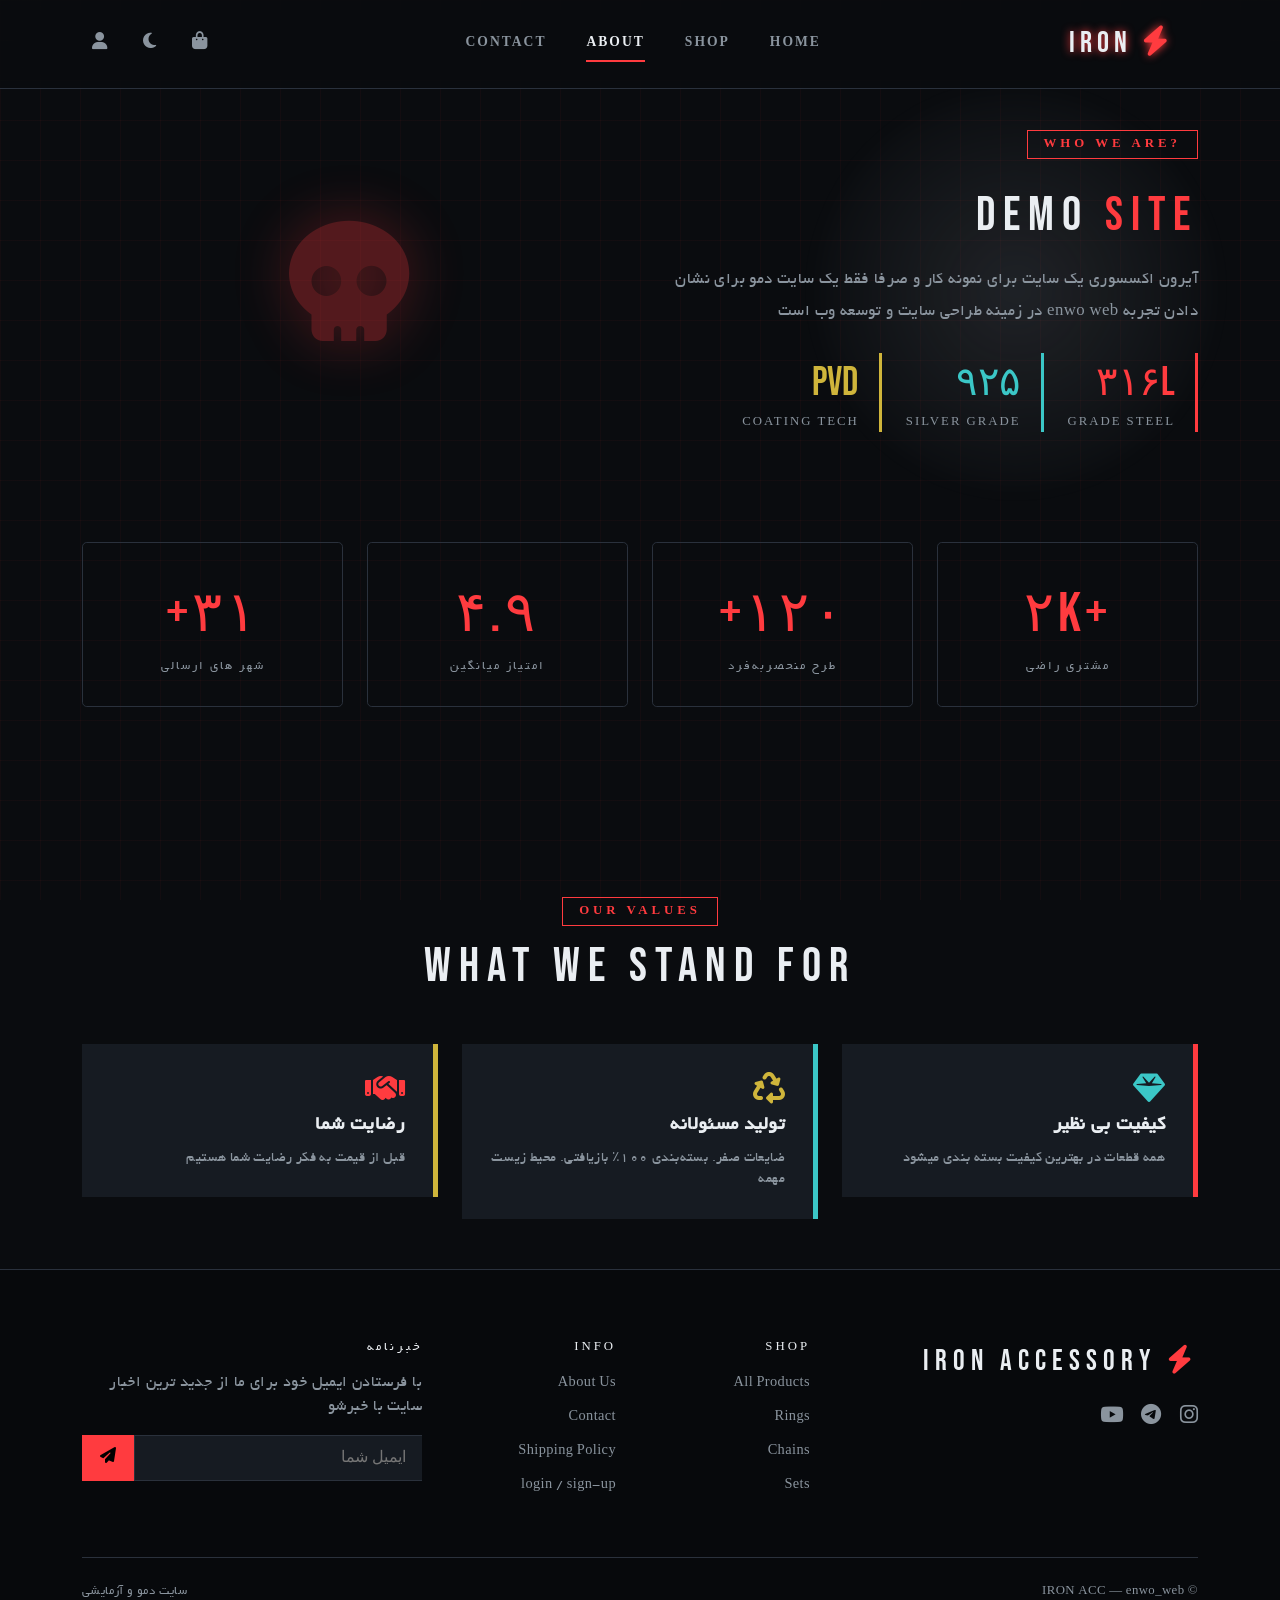
==== commit ae5027aa: "about.html" ====
--- a/about.html
+++ b/about.html
@@ -4,6 +4,7 @@
   <meta charset="UTF-8">
   <meta name="viewport" content="width=device-width, initial-scale=1.0">
   <title>IRON ACCESSORY</title>
+  <link rel="icon" type="image/png" href="images/iron-logo.jpg">
   <link href="https://cdn.jsdelivr.net/npm/bootstrap@5.3.8/dist/css/bootstrap.min.css" rel="stylesheet">
   <link rel="stylesheet" href="https://cdnjs.cloudflare.com/ajax/libs/font-awesome/6.4.0/css/all.min.css">
   <link href="https://fonts.googleapis.com/css2?family=Bebas+Neue&family=Rajdhani:wght@300;500;700&display=swap" rel="stylesheet">
@@ -17,7 +18,7 @@
       <div class="container">
         <a class="navbar-brand" href="index.html"><i class="fas fa-bolt me-2" style="color:var(--neon-red);"></i> IRON</a>
         <button class="navbar-toggler border-0" type="button" data-bs-toggle="collapse" data-bs-target="#navMenu">
-          <i class="fas fa-bars text-white"></i>
+          <i class="fas fa-bars text-danger"></i>
         </button>
         <div class="collapse navbar-collapse" id="navMenu">
           <ul class="navbar-nav mx-auto gap-1">
@@ -154,8 +155,7 @@
           <div class="social-links">
             <a href="https://instagram.com/enwo_web"><i class="fab fa-instagram"></i></a>
             <a href="https://t.me/enwo_web"><i class="fab fa-telegram"></i></a>
-            <a href="#"><i class="fab fa-twitter"></i></a>
-            <a href="#"><i class="fab fa-youtube"></i></a>
+            <a href="https://youtube.com/@enwo_web"><i class="fab fa-youtube"></i></a>
           </div>
         </div>
         <div class="col-md-2">
--- a/style.css
+++ b/style.css
@@ -213,13 +213,12 @@
 .main-skull {
   font-size: 180px;
   color: var(--neon-silver);
-  opacity: 0.25;
   text-shadow: 0 0 40px var(--neon-red);
   animation: skullPulse 6s ease-in-out infinite;
   -webkit-animation: skullPulse 6s ease-in-out infinite;
 }
 @keyframes skullPulse {
-  0%, 100% { opacity: 0.2; text-shadow: 0 0 30px var(--neon-red); }
+  0%, 100% { opacity: 0.5; text-shadow: 0 0 30px var(--neon-red); }
   50% { opacity: 0.6; text-shadow: 0 0 60px var(--neon-red), 0 0 100px rgba(255,59,63,0.3); }
 }
 .skull-ring {
@@ -805,6 +804,57 @@
 }
 .product-page-img i { font-size: 160px; color: var(--neon-silver); filter: drop-shadow(0 0 30px rgba(255,59,63,0.5)); }
 
+/*light mode main*/
+body.light-mode {
+  --bg-dark: #f5f5f5;
+  --bg-card: #ffffff;
+  --surface-dark: #ececec;
+  --border-heavy: #d0d0d0;
+
+  --text-lux: #111111;
+  --text-dim: #555555;
+
+  --grid-glow: rgba(0,0,0,.04);
+}
+body.light-mode .navbar {
+  background: rgba(255,255,255,.95);
+}
+body.light-mode .navbar-brand,
+body.light-mode .nav-link.active,
+body.light-mode .nav-link:hover {
+  color: #111 !important;
+}
+body.light-mode .main-back {
+  background: linear-gradient(
+    145deg,
+    #f7f7f7 0%,
+    #eaeaea 100%
+  );
+}
+body.light-mode .main-skull{
+  color: var(--neon-red);
+}
+body.light-mode .footer-dark {
+  background: #ffffff;
+}
+body.light-mode .promo-code {
+  background: white;
+}
+body.light-mode .marquee-track {
+  color: white !important;
+}
+body.light-mode .product-img-wrap {
+  background: #f1f1f1;
+}
+body.light-mode .cart-sidebar {
+  box-shadow: 0 0 20px rgba(0,0,0,.15);
+}
+body.light-mode .feature-card,
+body.light-mode .contact-card,
+body.light-mode .about-stat {
+  background: #fff;
+}
+
 /*responsive*/
 @media (max-width: 991px) {
   .main-title { font-size: 4.5rem; }
@@ -817,4 +867,4 @@
   .main-skull { font-size: 100px; }
   .cart-sidebar { width: 100%; left: -100%; }
   .section-title { font-size: 2rem; }
-}+}
